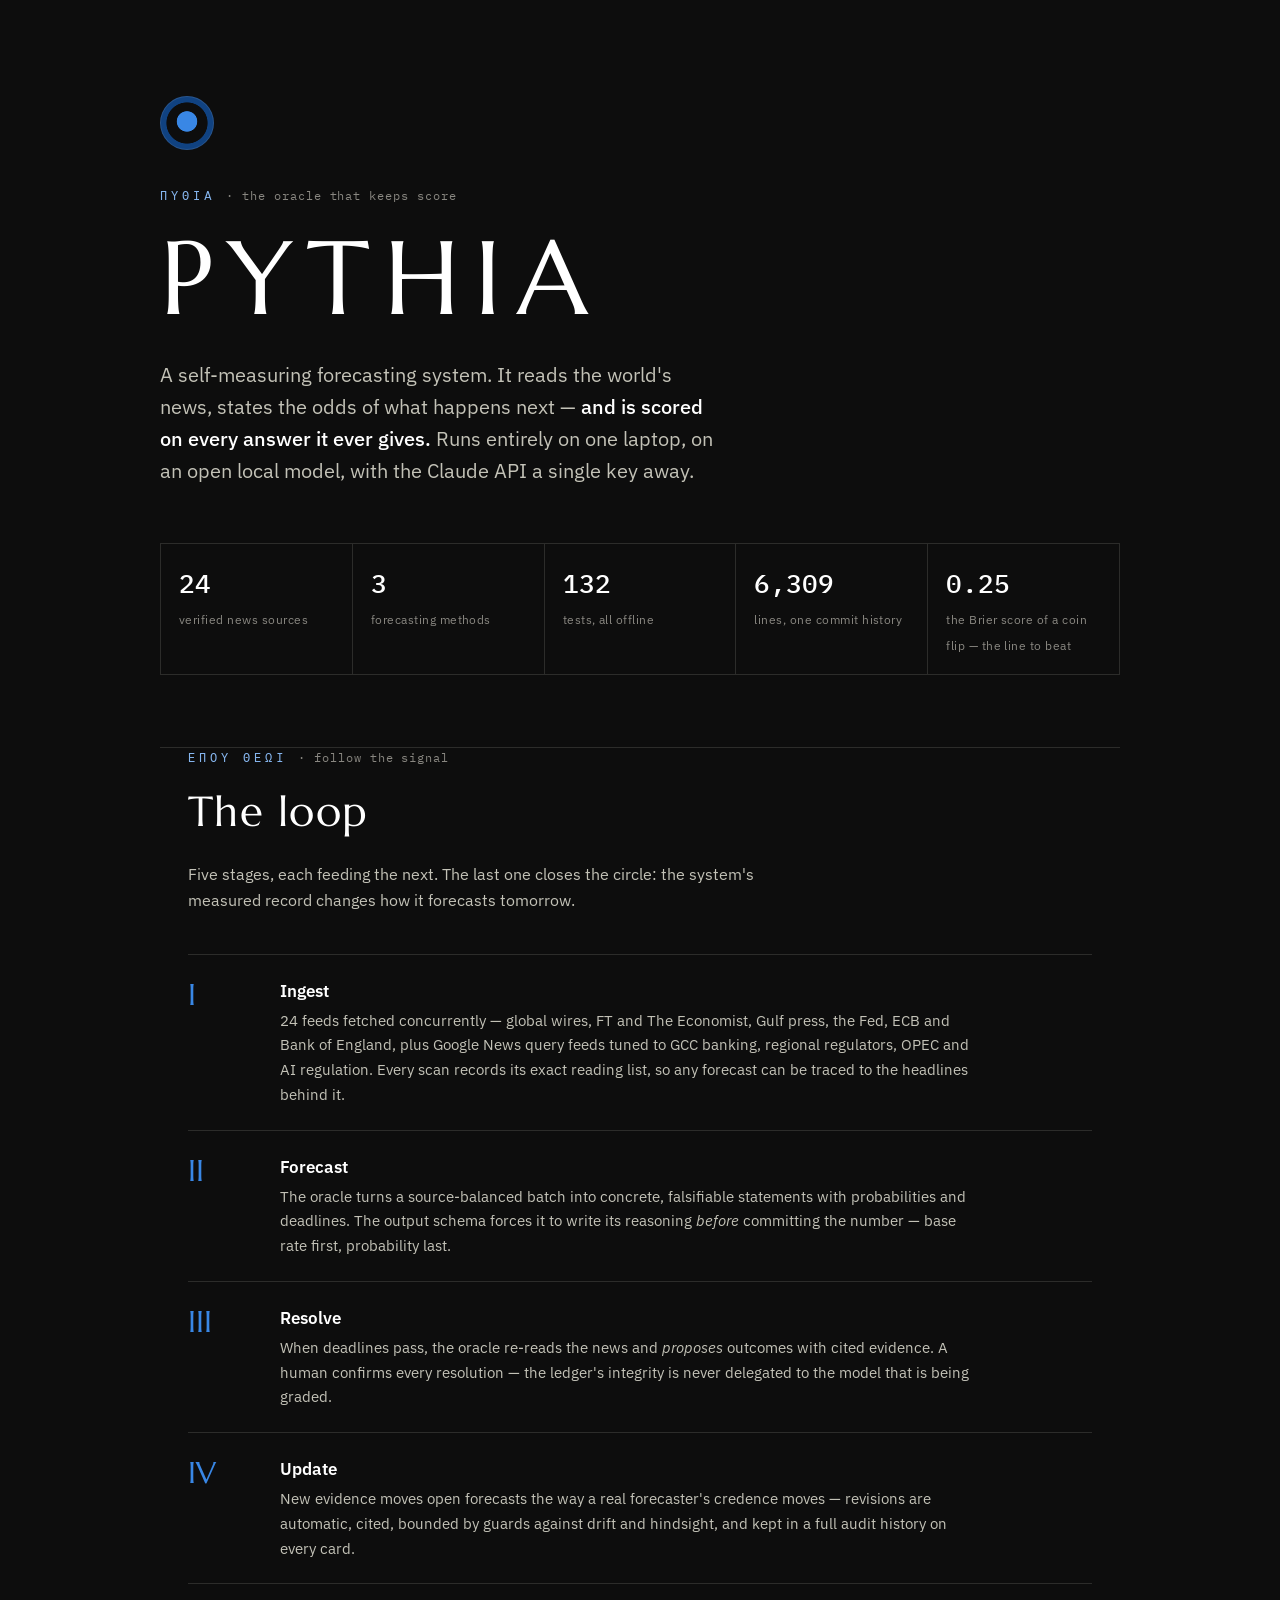
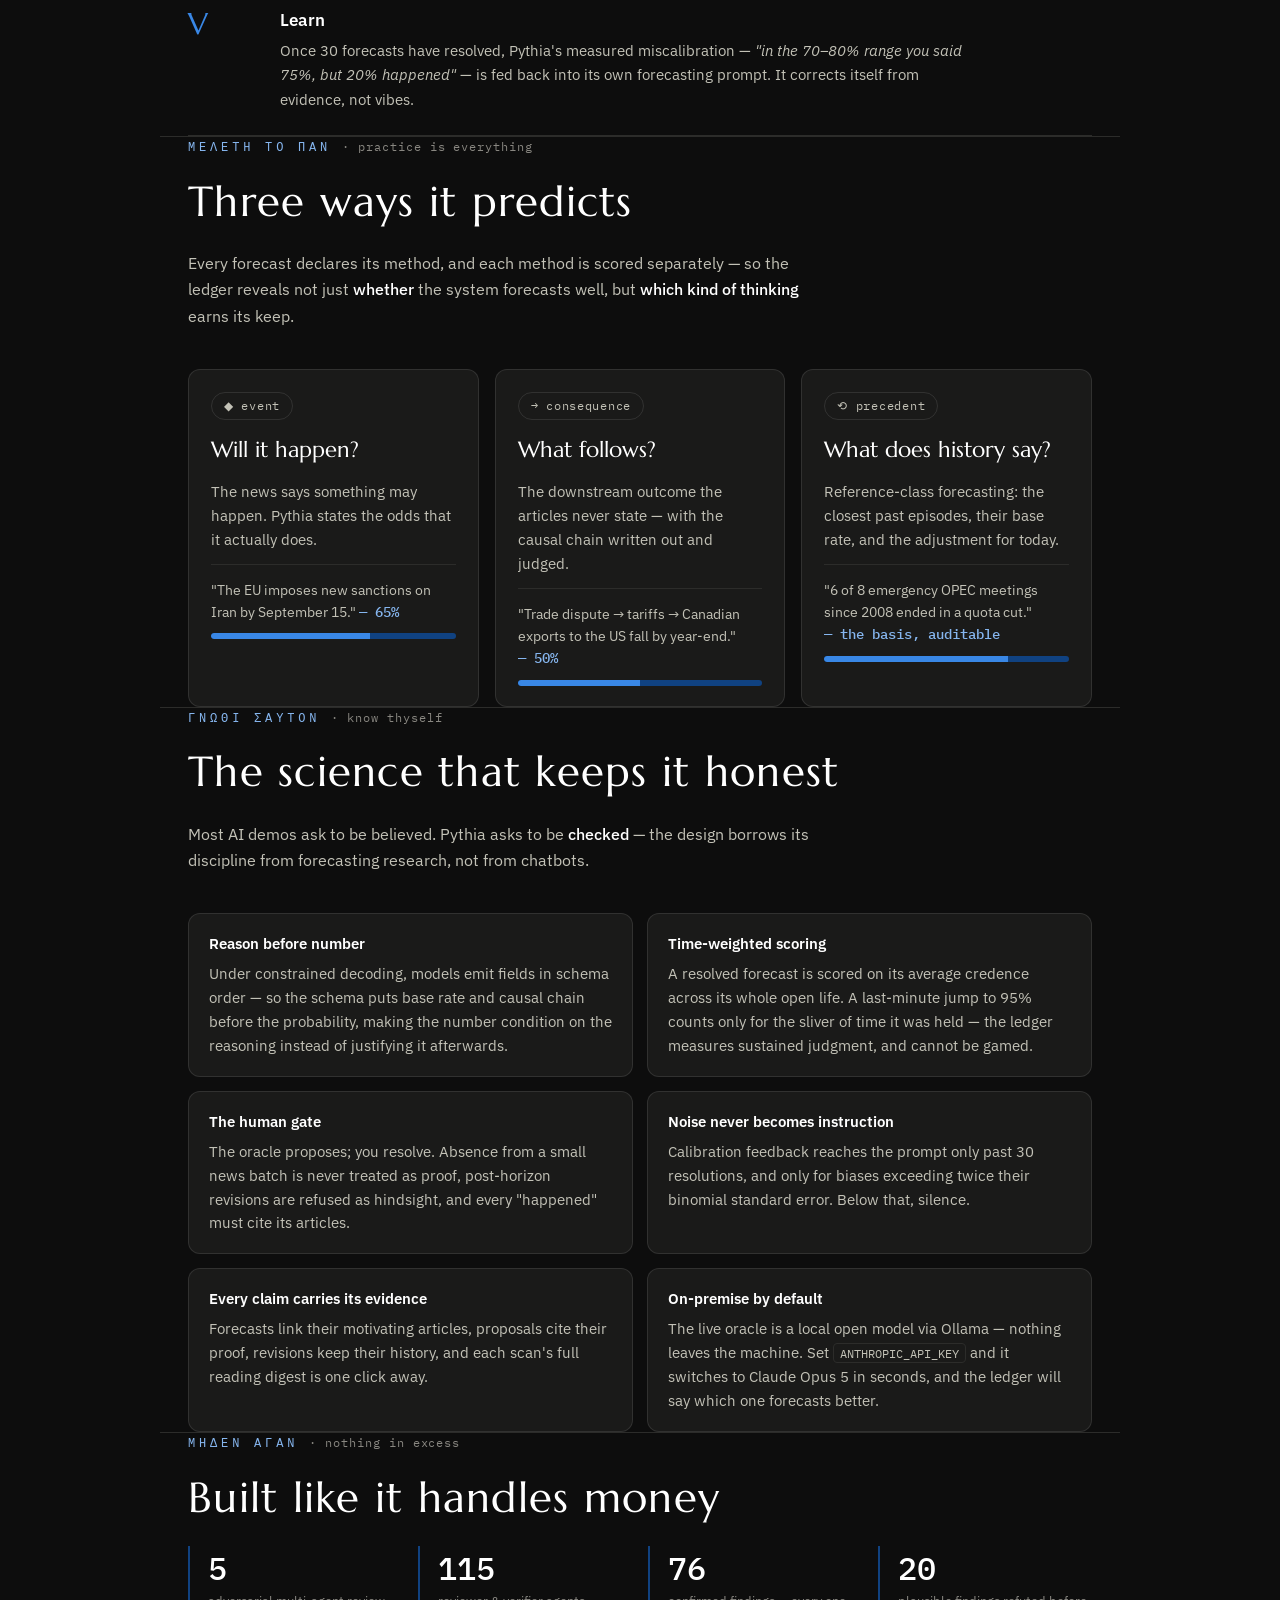
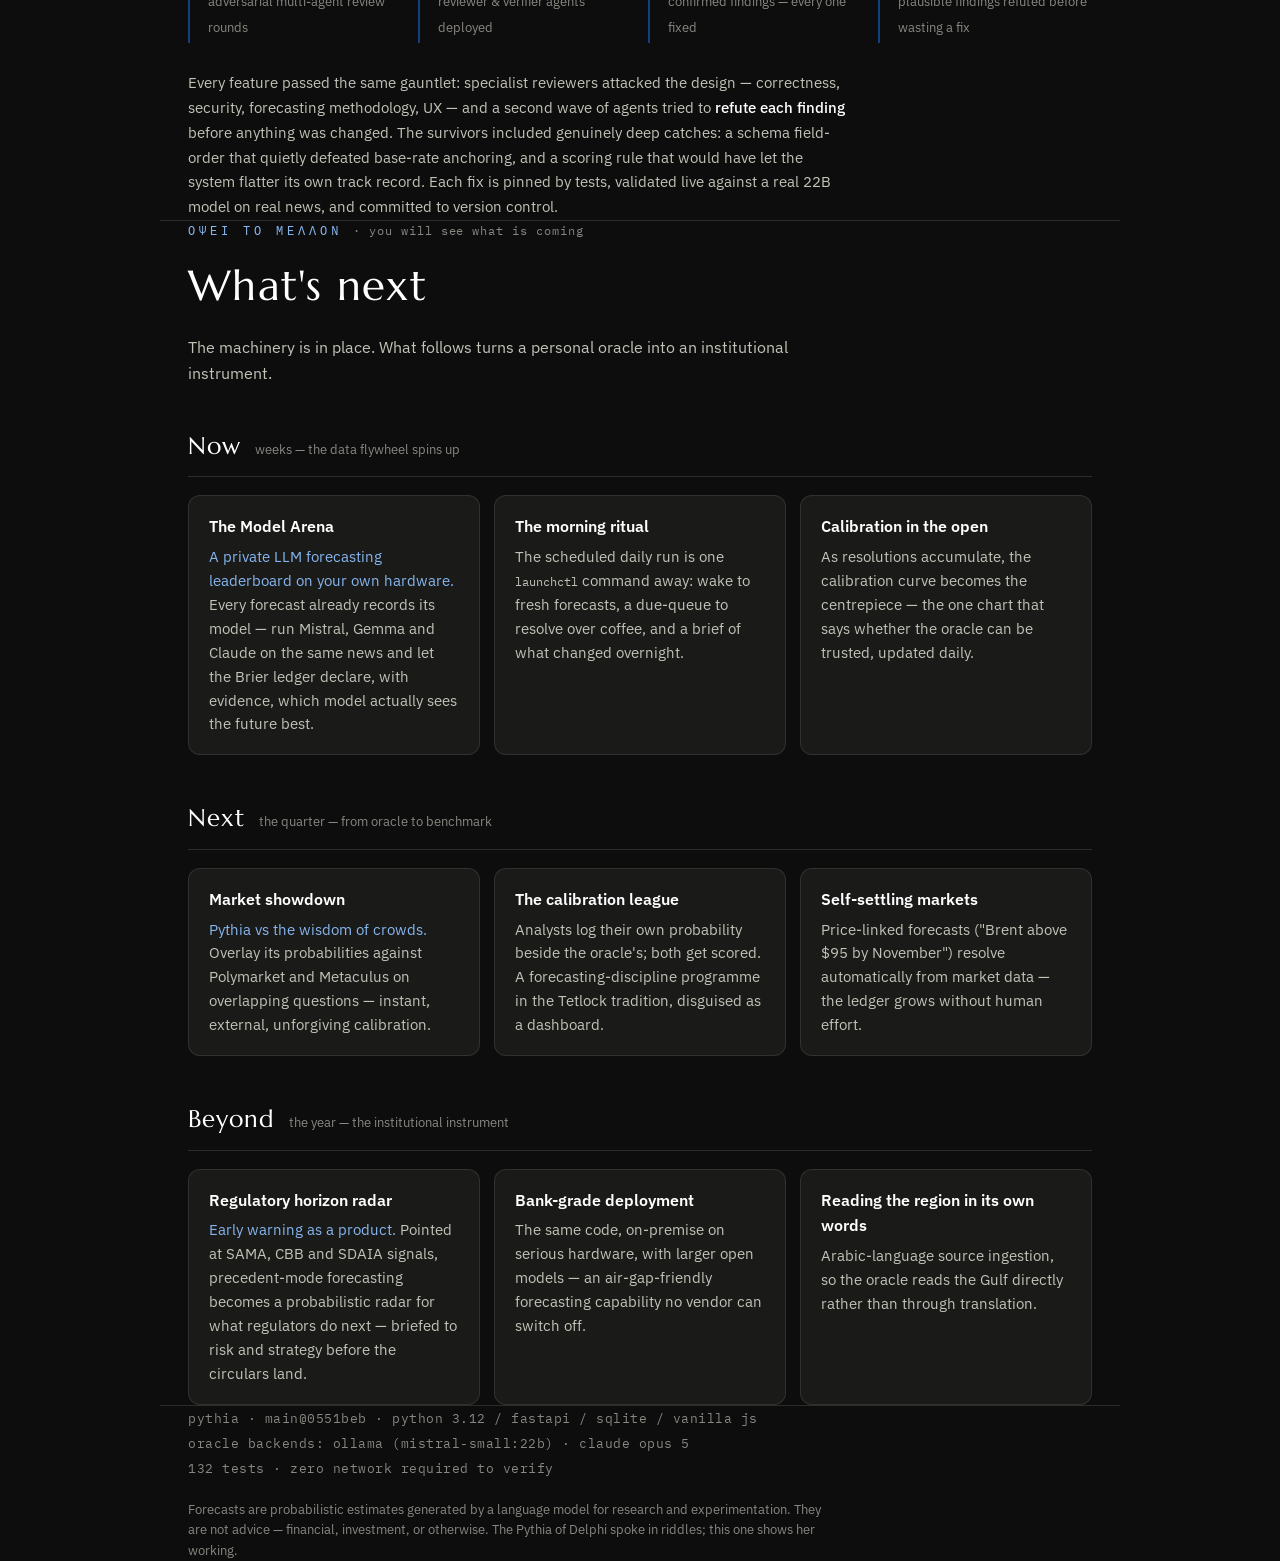
==== docs/index.html @ cf64f67b "Statement hygiene, enforced in code; package for public release The prompt already forbade base-rate" ====
<!doctype html>
<html lang="en">
<head>
<meta charset="utf-8">
<meta name="viewport" content="width=device-width, initial-scale=1">
<title>Pythia</title>
<link rel="stylesheet" href="https://fonts.googleapis.com/css2?family=Marcellus&family=IBM+Plex+Sans:wght@400;500;600&family=IBM+Plex+Mono:wght@400;500&display=swap">
<style>
  :root {
    --page: #0d0d0d;
    --surface: #1a1a19;
    --surface-2: #232322;
    --ink: #ffffff;
    --ink-2: #c3c2b7;
    --muted: #898781;
    --hairline: #2c2c2a;
    --border: rgba(255, 255, 255, 0.10);
    --accent: #3987e5;
    --accent-soft: #86b6ef;
    --accent-deep: #104281;
    --good: #0ca30c;
    --display: "Marcellus", "Times New Roman", Georgia, serif;
    --body: "IBM Plex Sans", system-ui, -apple-system, "Segoe UI", sans-serif;
    --mono: "IBM Plex Mono", ui-monospace, "SF Mono", Menlo, monospace;
  }
  * { box-sizing: border-box; margin: 0; }
  html { scroll-behavior: smooth; }
  body {
    background: var(--page);
    color: var(--ink-2);
    font-family: var(--body);
    font-size: 16px;
    line-height: 1.65;
    -webkit-font-smoothing: antialiased;
  }
  .wrap { max-width: 960px; margin: 0 auto; padding: 0 28px; }

  /* ---------- hero ---------- */
  .hero { padding: 96px 0 72px; border-bottom: 1px solid var(--hairline); }
  .eye {
    width: 54px; height: 54px; border-radius: 50%;
    background:
      radial-gradient(circle at 50% 47%, var(--accent) 0 26%, transparent 28%),
      radial-gradient(circle at 50% 50%, transparent 55%, var(--accent-deep) 57% 100%);
    border: 1px solid var(--border);
    margin-bottom: 36px;
  }
  .maxim {
    font-family: var(--mono);
    font-size: 12px;
    letter-spacing: 0.32em;
    color: var(--accent-soft);
    text-transform: uppercase;
    margin-bottom: 18px;
  }
  .maxim .tr { color: var(--muted); letter-spacing: 0.08em; text-transform: none; }
  h1 {
    font-family: var(--display);
    font-weight: 400;
    font-size: clamp(56px, 9vw, 104px);
    letter-spacing: 0.14em;
    line-height: 1.05;
    color: var(--ink);
    text-wrap: balance;
  }
  .thesis {
    max-width: 34em;
    margin-top: 26px;
    font-size: 20px;
    line-height: 1.6;
    color: var(--ink-2);
    text-wrap: balance;
  }
  .thesis strong { color: var(--ink); font-weight: 500; }

  .stats {
    display: grid;
    grid-template-columns: repeat(auto-fit, minmax(130px, 1fr));
    gap: 1px;
    background: var(--hairline);
    border: 1px solid var(--hairline);
    margin-top: 56px;
  }
  .stat { background: var(--page); padding: 18px 18px 16px; }
  .stat b {
    display: block;
    font-family: var(--mono);
    font-weight: 500;
    font-size: 26px;
    color: var(--ink);
  }
  .stat span { font-size: 12px; color: var(--muted); letter-spacing: 0.04em; }

  /* ---------- sections ---------- */
  section { padding: 72px 0; border-bottom: 1px solid var(--hairline); }
  .eyebrow {
    font-family: var(--mono);
    font-size: 12px;
    letter-spacing: 0.32em;
    text-transform: uppercase;
    color: var(--accent-soft);
    margin-bottom: 10px;
  }
  .eyebrow .tr { color: var(--muted); letter-spacing: 0.08em; text-transform: none; }
  h2 {
    font-family: var(--display);
    font-weight: 400;
    font-size: clamp(30px, 4.4vw, 42px);
    letter-spacing: 0.03em;
    color: var(--ink);
    text-wrap: balance;
    margin-bottom: 14px;
  }
  .lede { max-width: 40em; color: var(--ink-2); margin-bottom: 40px; }
  .lede strong { color: var(--ink); font-weight: 500; }

  /* ---------- the loop ---------- */
  .loop { display: flex; flex-direction: column; gap: 0; }
  .step {
    display: grid;
    grid-template-columns: 72px 1fr;
    gap: 20px;
    padding: 22px 0;
    border-top: 1px solid var(--hairline);
  }
  .step:last-child { border-bottom: 1px solid var(--hairline); }
  .step .n {
    font-family: var(--display);
    font-size: 30px;
    color: var(--accent);
    line-height: 1.2;
  }
  .step h3 { font-size: 17px; font-weight: 600; color: var(--ink); margin-bottom: 4px; }
  .step p { font-size: 15px; max-width: 46em; }
  .step p code, .sci li code {
    font-family: var(--mono); font-size: 0.85em;
    background: var(--surface); border: 1px solid var(--hairline);
    border-radius: 4px; padding: 1px 6px; color: var(--ink-2);
    white-space: nowrap;
  }

  /* ---------- modes ---------- */
  .modes { display: grid; grid-template-columns: repeat(auto-fit, minmax(260px, 1fr)); gap: 16px; }
  .mode {
    background: var(--surface);
    border: 1px solid var(--border);
    border-radius: 12px;
    padding: 22px 22px 20px;
    display: flex; flex-direction: column; gap: 12px;
  }
  .mode .tag {
    align-self: flex-start;
    font-family: var(--mono); font-size: 12px; letter-spacing: 0.06em;
    color: var(--ink-2);
    border: 1px solid var(--border); border-radius: 999px;
    padding: 3px 12px;
  }
  .mode h3 { font-family: var(--display); font-weight: 400; font-size: 22px; color: var(--ink); }
  .mode .q { font-size: 14.5px; min-height: 3.2em; }
  .example {
    border-top: 1px solid var(--hairline);
    padding-top: 14px;
    font-size: 13.5px;
    color: var(--muted);
  }
  .example .fc { color: var(--ink-2); }
  .example .p {
    font-family: var(--mono); font-weight: 500; color: var(--accent-soft);
    white-space: nowrap;
  }
  .meter { height: 6px; border-radius: 3px; background: var(--accent-deep); margin-top: 10px; overflow: hidden; }
  .meter i { display: block; height: 100%; background: var(--accent); border-radius: 3px 0 0 3px; }

  /* ---------- science ---------- */
  .sci { list-style: none; padding: 0; display: grid; grid-template-columns: repeat(auto-fit, minmax(300px, 1fr)); gap: 14px; }
  .sci li {
    background: var(--surface);
    border: 1px solid var(--border);
    border-radius: 12px;
    padding: 18px 20px;
    font-size: 14.5px;
  }
  .sci b { display: block; color: var(--ink); font-weight: 600; font-size: 15px; margin-bottom: 5px; }

  /* ---------- rigor ---------- */
  .rigor { display: grid; grid-template-columns: repeat(auto-fit, minmax(200px, 1fr)); gap: 16px; margin-bottom: 28px; }
  .rig {
    border-left: 2px solid var(--accent-deep);
    padding: 4px 0 4px 18px;
  }
  .rig b {
    display: block; font-family: var(--mono); font-weight: 500;
    font-size: 32px; color: var(--ink); line-height: 1.15;
  }
  .rig span { font-size: 13px; color: var(--muted); }
  .rigor-note { max-width: 44em; font-size: 15px; }
  .rigor-note strong { color: var(--ink); font-weight: 500; }

  /* ---------- roadmap ---------- */
  .horizon { margin-top: 36px; }
  .horizon + .horizon { margin-top: 44px; }
  .hz {
    display: flex; align-items: baseline; gap: 14px;
    border-bottom: 1px solid var(--hairline); padding-bottom: 10px; margin-bottom: 18px;
  }
  .hz h3 { font-family: var(--display); font-weight: 400; font-size: 24px; color: var(--ink); letter-spacing: 0.04em; }
  .hz span { font-size: 13px; color: var(--muted); }
  .plans { display: grid; grid-template-columns: repeat(auto-fit, minmax(280px, 1fr)); gap: 14px; }
  .plan {
    background: var(--surface);
    border: 1px solid var(--border);
    border-radius: 12px;
    padding: 18px 20px;
    font-size: 14.5px;
    transition: border-color 0.25s ease, transform 0.25s ease;
  }
  .plan:hover { border-color: rgba(134, 182, 239, 0.45); transform: translateY(-2px); }
  .plan b { display: block; color: var(--ink); font-weight: 600; font-size: 15.5px; margin-bottom: 5px; }
  .plan .wow { color: var(--accent-soft); }

  /* ---------- footer ---------- */
  footer { padding: 48px 0 72px; }
  footer .sig {
    font-family: var(--mono); font-size: 12.5px; color: var(--muted);
    letter-spacing: 0.04em; line-height: 2;
  }
  footer .disc { margin-top: 18px; font-size: 12.5px; color: var(--muted); max-width: 52em; }

  /* ---------- motion (hidden state only when JS is running) ---------- */
  .js .rev { opacity: 0; transform: translateY(14px); transition: opacity 0.6s ease, transform 0.6s ease; }
  .js .rev.on { opacity: 1; transform: none; }
  @media (prefers-reduced-motion: reduce) {
    html { scroll-behavior: auto; }
    .js .rev { opacity: 1; transform: none; transition: none; }
    .plan { transition: none; }
  }
  @media (max-width: 620px) {
    .hero { padding-top: 64px; }
    .step { grid-template-columns: 44px 1fr; }
  }
</style>
</head>
<body>

<header class="hero wrap">
  <div class="eye" aria-hidden="true"></div>
  <p class="maxim">ΠΥΘΙΑ <span class="tr">· the oracle that keeps score</span></p>
  <h1>PYTHIA</h1>
  <p class="thesis">A self-measuring forecasting system. It reads the world's news,
  states the odds of what happens next — <strong>and is scored on every answer it
  ever gives.</strong> Runs entirely on one laptop, on an open local model, with the
  Claude API a single key away.</p>
  <div class="stats">
    <div class="stat"><b>24</b><span>verified news sources</span></div>
    <div class="stat"><b>3</b><span>forecasting methods</span></div>
    <div class="stat"><b>132</b><span>tests, all offline</span></div>
    <div class="stat"><b>6,309</b><span>lines, one commit history</span></div>
    <div class="stat"><b>0.25</b><span>the Brier score of a coin flip — the line to beat</span></div>
  </div>
</header>

<section class="wrap rev">
  <p class="eyebrow">ΕΠΟΥ ΘΕΩΙ <span class="tr">· follow the signal</span></p>
  <h2>The loop</h2>
  <p class="lede">Five stages, each feeding the next. The last one closes the circle:
  the system's measured record changes how it forecasts tomorrow.</p>
  <div class="loop">
    <div class="step"><div class="n">I</div><div>
      <h3>Ingest</h3>
      <p>24 feeds fetched concurrently — global wires, FT and The Economist, Gulf press,
      the Fed, ECB and Bank of England, plus Google News query feeds tuned to GCC banking,
      regional regulators, OPEC and AI regulation. Every scan records its exact reading
      list, so any forecast can be traced to the headlines behind it.</p>
    </div></div>
    <div class="step"><div class="n">II</div><div>
      <h3>Forecast</h3>
      <p>The oracle turns a source-balanced batch into concrete, falsifiable statements
      with probabilities and deadlines. The output schema forces it to write its
      reasoning <em>before</em> committing the number — base rate first, probability last.</p>
    </div></div>
    <div class="step"><div class="n">III</div><div>
      <h3>Resolve</h3>
      <p>When deadlines pass, the oracle re-reads the news and <em>proposes</em> outcomes
      with cited evidence. A human confirms every resolution — the ledger's integrity is
      never delegated to the model that is being graded.</p>
    </div></div>
    <div class="step"><div class="n">IV</div><div>
      <h3>Update</h3>
      <p>New evidence moves open forecasts the way a real forecaster's credence moves —
      revisions are automatic, cited, bounded by guards against drift and hindsight,
      and kept in a full audit history on every card.</p>
    </div></div>
    <div class="step"><div class="n">V</div><div>
      <h3>Learn</h3>
      <p>Once 30 forecasts have resolved, Pythia's measured miscalibration — <em>"in the
      70–80% range you said 75%, but 20% happened"</em> — is fed back into its own
      forecasting prompt. It corrects itself from evidence, not vibes.</p>
    </div></div>
  </div>
</section>

<section class="wrap rev">
  <p class="eyebrow">ΜΕΛΕΤΗ ΤΟ ΠΑΝ <span class="tr">· practice is everything</span></p>
  <h2>Three ways it predicts</h2>
  <p class="lede">Every forecast declares its method, and each method is scored
  separately — so the ledger reveals not just <strong>whether</strong> the system
  forecasts well, but <strong>which kind of thinking</strong> earns its keep.</p>
  <div class="modes">
    <div class="mode">
      <span class="tag">◆ event</span>
      <h3>Will it happen?</h3>
      <p class="q">The news says something may happen. Pythia states the odds that it
      actually does.</p>
      <div class="example">
        <span class="fc">"The EU imposes new sanctions on Iran by September 15."</span>
        <span class="p"> — 65%</span>
        <div class="meter"><i style="width:65%"></i></div>
      </div>
    </div>
    <div class="mode">
      <span class="tag">→ consequence</span>
      <h3>What follows?</h3>
      <p class="q">The downstream outcome the articles never state — with the causal
      chain written out and judged.</p>
      <div class="example">
        <span class="fc">"Trade dispute → tariffs → Canadian exports to the US fall by year-end."</span>
        <span class="p"> — 50%</span>
        <div class="meter"><i style="width:50%"></i></div>
      </div>
    </div>
    <div class="mode">
      <span class="tag">⟲ precedent</span>
      <h3>What does history say?</h3>
      <p class="q">Reference-class forecasting: the closest past episodes, their base
      rate, and the adjustment for today.</p>
      <div class="example">
        <span class="fc">"6 of 8 emergency OPEC meetings since 2008 ended in a quota cut."</span>
        <span class="p"> — the basis, auditable</span>
        <div class="meter"><i style="width:75%"></i></div>
      </div>
    </div>
  </div>
</section>

<section class="wrap rev">
  <p class="eyebrow">ΓΝΩΘΙ ΣΑΥΤΟΝ <span class="tr">· know thyself</span></p>
  <h2>The science that keeps it honest</h2>
  <p class="lede">Most AI demos ask to be believed. Pythia asks to be <strong>checked</strong> —
  the design borrows its discipline from forecasting research, not from chatbots.</p>
  <ul class="sci">
    <li><b>Reason before number</b>Under constrained decoding, models emit fields in
    schema order — so the schema puts base rate and causal chain before the probability,
    making the number condition on the reasoning instead of justifying it afterwards.</li>
    <li><b>Time-weighted scoring</b>A resolved forecast is scored on its average credence
    across its whole open life. A last-minute jump to 95% counts only for the sliver of
    time it was held — the ledger measures sustained judgment, and cannot be gamed.</li>
    <li><b>The human gate</b>The oracle proposes; you resolve. Absence from a small news
    batch is never treated as proof, post-horizon revisions are refused as hindsight,
    and every "happened" must cite its articles.</li>
    <li><b>Noise never becomes instruction</b>Calibration feedback reaches the prompt
    only past 30 resolutions, and only for biases exceeding twice their binomial
    standard error. Below that, silence.</li>
    <li><b>Every claim carries its evidence</b>Forecasts link their motivating articles,
    proposals cite their proof, revisions keep their history, and each scan's full
    reading digest is one click away.</li>
    <li><b>On-premise by default</b>The live oracle is a local open model via Ollama —
    nothing leaves the machine. Set <code>ANTHROPIC_API_KEY</code> and it switches to
    Claude Opus 5 in seconds, and the ledger will say which one forecasts better.</li>
  </ul>
</section>

<section class="wrap rev">
  <p class="eyebrow">ΜΗΔΕΝ ΑΓΑΝ <span class="tr">· nothing in excess</span></p>
  <h2>Built like it handles money</h2>
  <div class="rigor">
    <div class="rig"><b>5</b><span>adversarial multi-agent review rounds</span></div>
    <div class="rig"><b>115</b><span>reviewer &amp; verifier agents deployed</span></div>
    <div class="rig"><b>76</b><span>confirmed findings — every one fixed</span></div>
    <div class="rig"><b>20</b><span>plausible findings refuted before wasting a fix</span></div>
  </div>
  <p class="rigor-note">Every feature passed the same gauntlet: specialist reviewers
  attacked the design — correctness, security, forecasting methodology, UX — and a
  second wave of agents tried to <strong>refute each finding</strong> before anything
  was changed. The survivors included genuinely deep catches: a schema field-order that
  quietly defeated base-rate anchoring, and a scoring rule that would have let the
  system flatter its own track record. Each fix is pinned by tests, validated live
  against a real 22B model on real news, and committed to version control.</p>
</section>

<section class="wrap rev">
  <p class="eyebrow">ΟΨΕΙ ΤΟ ΜΕΛΛΟΝ <span class="tr">· you will see what is coming</span></p>
  <h2>What's next</h2>
  <p class="lede">The machinery is in place. What follows turns a personal oracle into
  an institutional instrument.</p>

  <div class="horizon">
    <div class="hz"><h3>Now</h3><span>weeks — the data flywheel spins up</span></div>
    <div class="plans">
      <div class="plan"><b>The Model Arena</b><span class="wow">A private LLM forecasting
      leaderboard on your own hardware.</span> Every forecast already records its model —
      run Mistral, Gemma and Claude on the same news and let the Brier ledger declare,
      with evidence, which model actually sees the future best.</div>
      <div class="plan"><b>The morning ritual</b>The scheduled daily run is one
      <code style="font-family:var(--mono);font-size:0.85em">launchctl</code> command away:
      wake to fresh forecasts, a due-queue to resolve over coffee, and a brief of what
      changed overnight.</div>
      <div class="plan"><b>Calibration in the open</b>As resolutions accumulate, the
      calibration curve becomes the centrepiece — the one chart that says whether the
      oracle can be trusted, updated daily.</div>
    </div>
  </div>

  <div class="horizon">
    <div class="hz"><h3>Next</h3><span>the quarter — from oracle to benchmark</span></div>
    <div class="plans">
      <div class="plan"><b>Market showdown</b><span class="wow">Pythia vs the wisdom of
      crowds.</span> Overlay its probabilities against Polymarket and Metaculus on
      overlapping questions — instant, external, unforgiving calibration.</div>
      <div class="plan"><b>The calibration league</b>Analysts log their own probability
      beside the oracle's; both get scored. A forecasting-discipline programme in the
      Tetlock tradition, disguised as a dashboard.</div>
      <div class="plan"><b>Self-settling markets</b>Price-linked forecasts ("Brent above
      $95 by November") resolve automatically from market data — the ledger grows
      without human effort.</div>
    </div>
  </div>

  <div class="horizon">
    <div class="hz"><h3>Beyond</h3><span>the year — the institutional instrument</span></div>
    <div class="plans">
      <div class="plan"><b>Regulatory horizon radar</b><span class="wow">Early warning as
      a product.</span> Pointed at SAMA, CBB and SDAIA signals, precedent-mode forecasting
      becomes a probabilistic radar for what regulators do next — briefed to risk and
      strategy before the circulars land.</div>
      <div class="plan"><b>Bank-grade deployment</b>The same code, on-premise on serious
      hardware, with larger open models — an air-gap-friendly forecasting capability no
      vendor can switch off.</div>
      <div class="plan"><b>Reading the region in its own words</b>Arabic-language source
      ingestion, so the oracle reads the Gulf directly rather than through translation.</div>
    </div>
  </div>
</section>

<footer class="wrap rev">
  <p class="sig">
    pythia · main@0551beb · python 3.12 / fastapi / sqlite / vanilla js<br>
    oracle backends: ollama (mistral-small:22b) · claude opus 5<br>
    132 tests · zero network required to verify
  </p>
  <p class="disc">Forecasts are probabilistic estimates generated by a language model
  for research and experimentation. They are not advice — financial, investment, or
  otherwise. The Pythia of Delphi spoke in riddles; this one shows her working.</p>
</footer>

<script>
  (function () {
    document.documentElement.classList.add("js");
    var reduced = window.matchMedia("(prefers-reduced-motion: reduce)").matches;
    var els = document.querySelectorAll(".rev");
    if (reduced || !("IntersectionObserver" in window)) {
      els.forEach(function (el) { el.classList.add("on"); });
      return;
    }
    var io = new IntersectionObserver(function (entries) {
      entries.forEach(function (e) {
        if (e.isIntersecting) { e.target.classList.add("on"); io.unobserve(e.target); }
      });
    }, { threshold: 0.12 });
    els.forEach(function (el) { io.observe(el); });
  })();
</script>

</body>
</html>
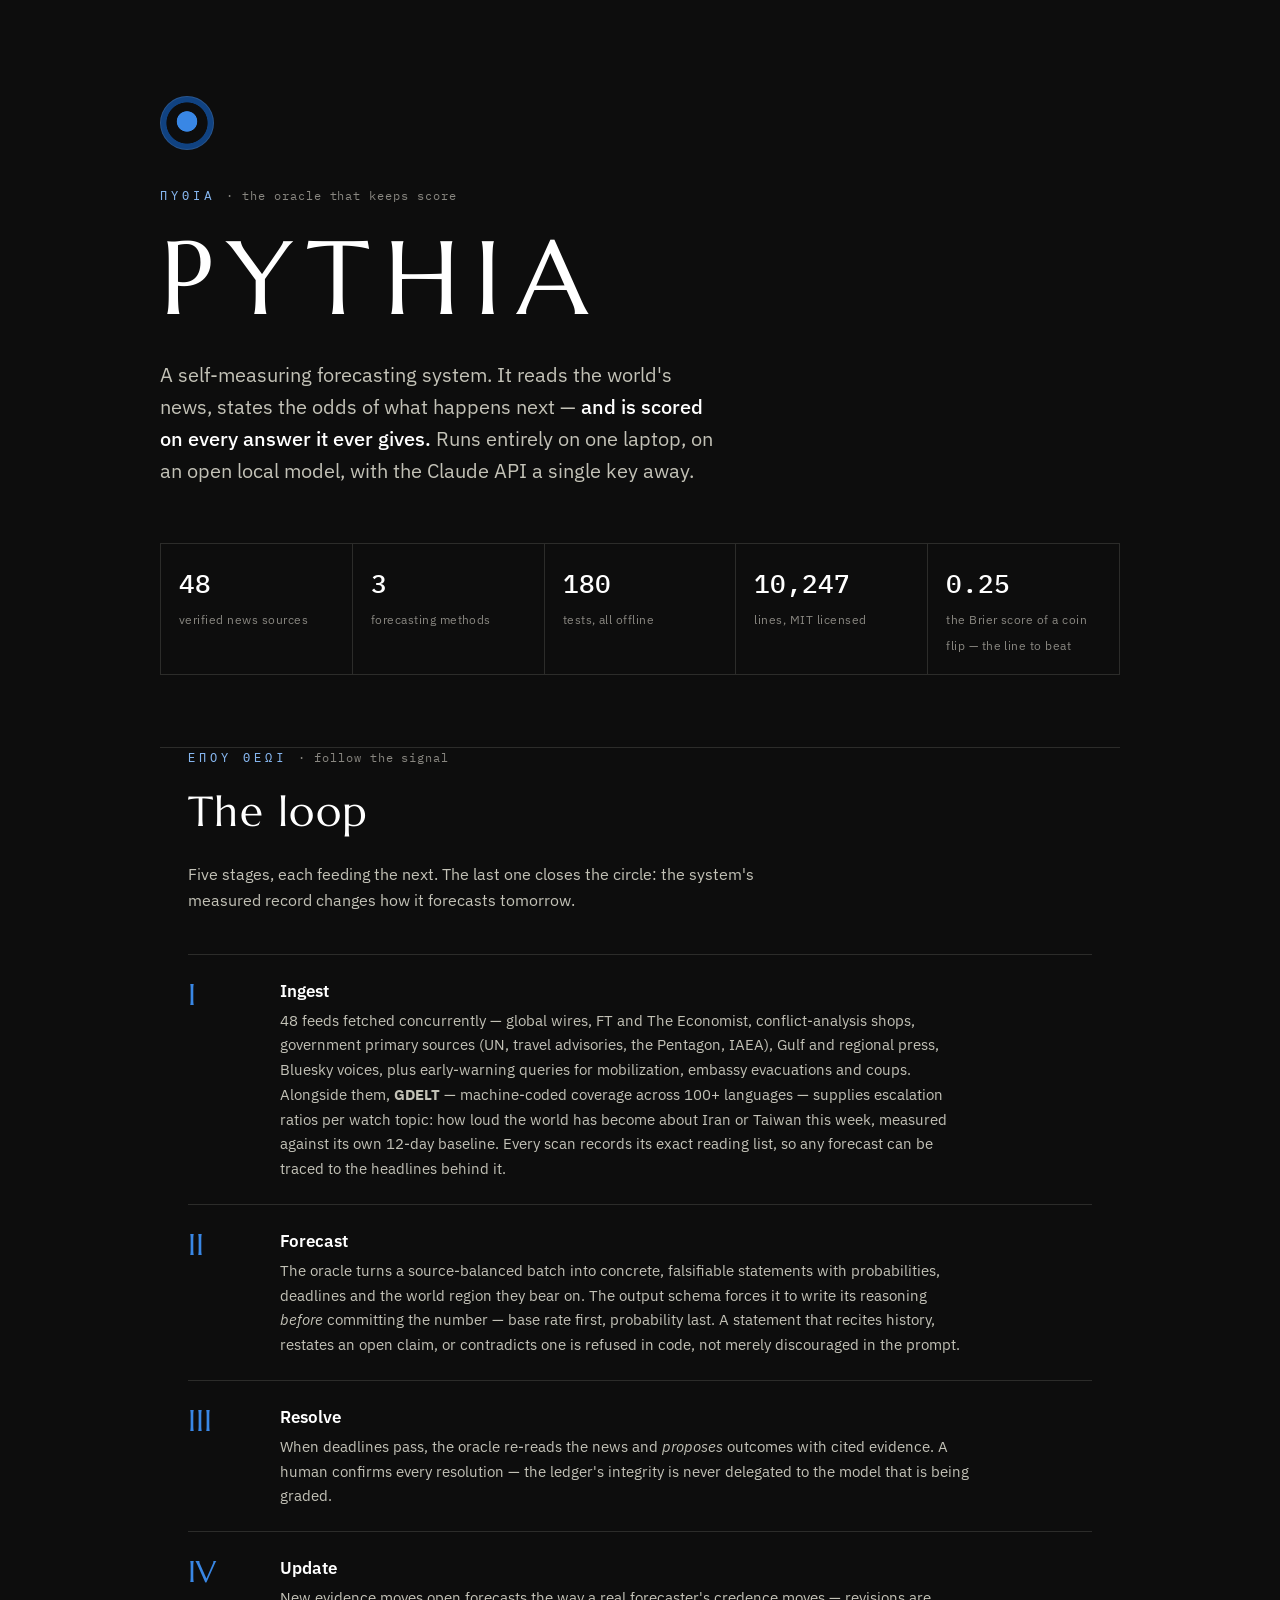
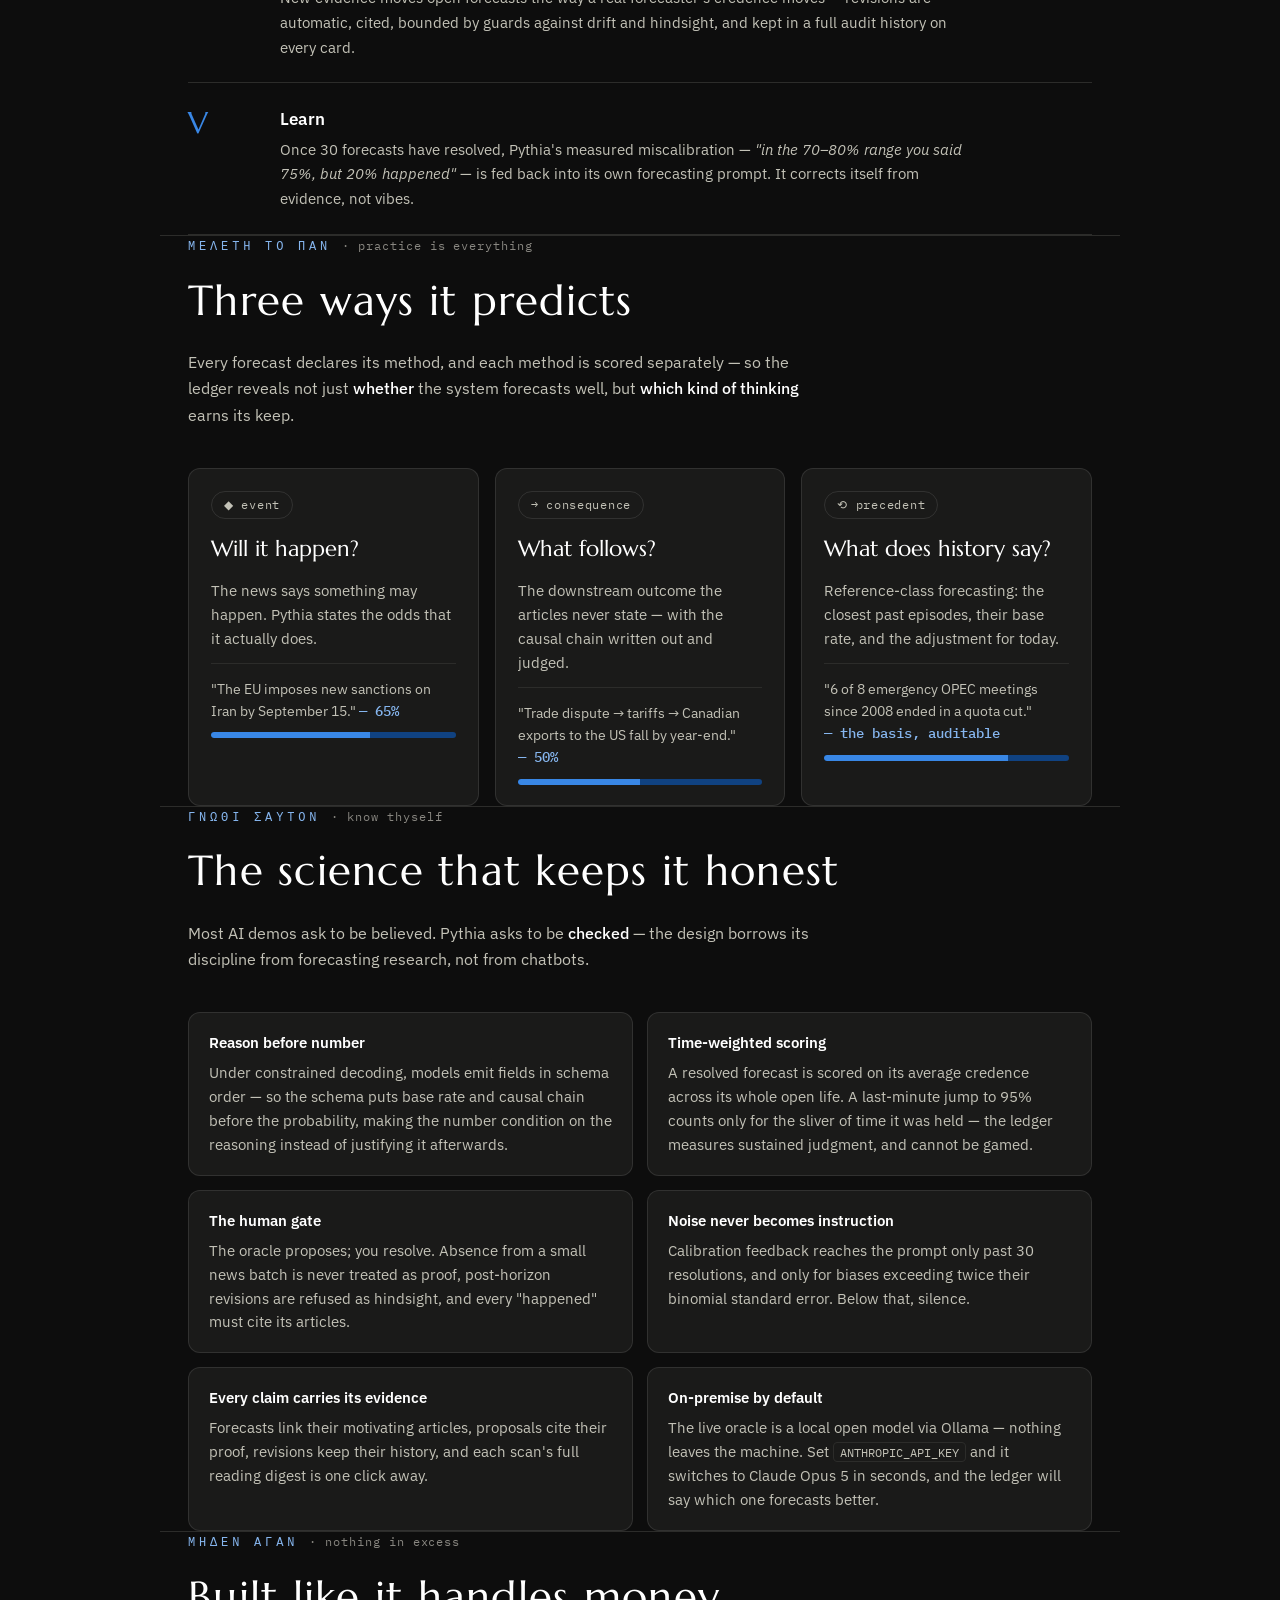
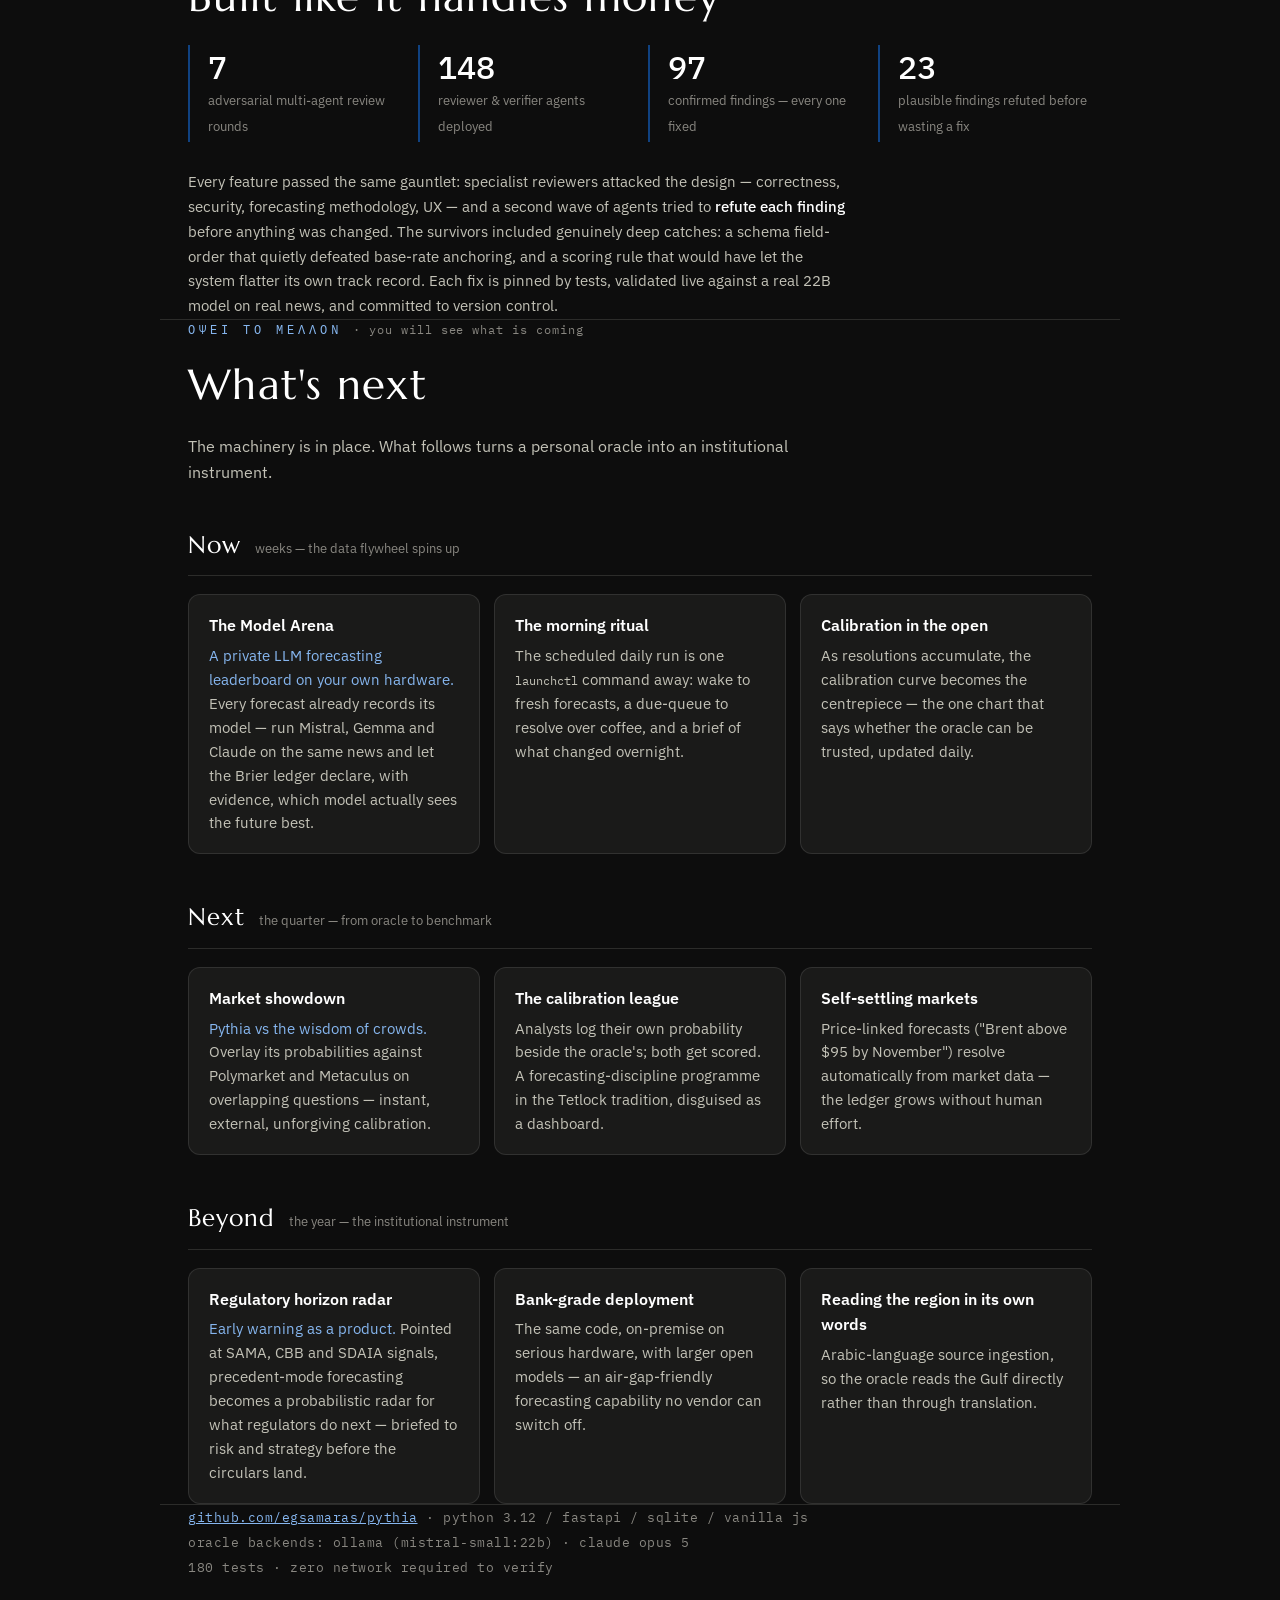
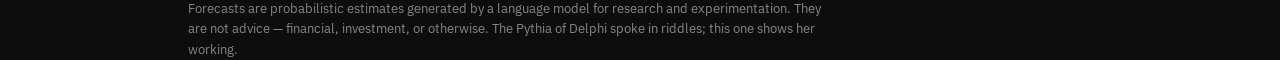
==== commit c18ae516: "Bring the showcase page up to date for publication Figures had drifted behind the code: 24 sources -" ====
--- a/docs/index.html
+++ b/docs/index.html
@@ -251,10 +251,10 @@
   ever gives.</strong> Runs entirely on one laptop, on an open local model, with the
   Claude API a single key away.</p>
   <div class="stats">
-    <div class="stat"><b>24</b><span>verified news sources</span></div>
+    <div class="stat"><b>48</b><span>verified news sources</span></div>
     <div class="stat"><b>3</b><span>forecasting methods</span></div>
-    <div class="stat"><b>132</b><span>tests, all offline</span></div>
-    <div class="stat"><b>6,309</b><span>lines, one commit history</span></div>
+    <div class="stat"><b>180</b><span>tests, all offline</span></div>
+    <div class="stat"><b>10,247</b><span>lines, MIT licensed</span></div>
     <div class="stat"><b>0.25</b><span>the Brier score of a coin flip — the line to beat</span></div>
   </div>
 </header>
@@ -267,16 +267,24 @@
   <div class="loop">
     <div class="step"><div class="n">I</div><div>
       <h3>Ingest</h3>
-      <p>24 feeds fetched concurrently — global wires, FT and The Economist, Gulf press,
-      the Fed, ECB and Bank of England, plus Google News query feeds tuned to GCC banking,
-      regional regulators, OPEC and AI regulation. Every scan records its exact reading
-      list, so any forecast can be traced to the headlines behind it.</p>
+      <p>48 feeds fetched concurrently — global wires, FT and The Economist,
+      conflict-analysis shops, government primary sources (UN, travel advisories,
+      the Pentagon, IAEA), Gulf and regional press, Bluesky voices, plus
+      early-warning queries for mobilization, embassy evacuations and coups.
+      Alongside them, <strong>GDELT</strong> — machine-coded coverage across 100+
+      languages — supplies escalation ratios per watch topic: how loud the world
+      has become about Iran or Taiwan this week, measured against its own 12-day
+      baseline. Every scan records its exact reading list, so any forecast can be
+      traced to the headlines behind it.</p>
     </div></div>
     <div class="step"><div class="n">II</div><div>
       <h3>Forecast</h3>
-      <p>The oracle turns a source-balanced batch into concrete, falsifiable statements
-      with probabilities and deadlines. The output schema forces it to write its
-      reasoning <em>before</em> committing the number — base rate first, probability last.</p>
+      <p>The oracle turns a source-balanced batch into concrete, falsifiable
+      statements with probabilities, deadlines and the world region they bear on.
+      The output schema forces it to write its reasoning <em>before</em> committing
+      the number — base rate first, probability last. A statement that recites
+      history, restates an open claim, or contradicts one is refused in code, not
+      merely discouraged in the prompt.</p>
     </div></div>
     <div class="step"><div class="n">III</div><div>
       <h3>Resolve</h3>
@@ -373,10 +381,10 @@
   <p class="eyebrow">ΜΗΔΕΝ ΑΓΑΝ <span class="tr">· nothing in excess</span></p>
   <h2>Built like it handles money</h2>
   <div class="rigor">
-    <div class="rig"><b>5</b><span>adversarial multi-agent review rounds</span></div>
-    <div class="rig"><b>115</b><span>reviewer &amp; verifier agents deployed</span></div>
-    <div class="rig"><b>76</b><span>confirmed findings — every one fixed</span></div>
-    <div class="rig"><b>20</b><span>plausible findings refuted before wasting a fix</span></div>
+    <div class="rig"><b>7</b><span>adversarial multi-agent review rounds</span></div>
+    <div class="rig"><b>148</b><span>reviewer &amp; verifier agents deployed</span></div>
+    <div class="rig"><b>97</b><span>confirmed findings — every one fixed</span></div>
+    <div class="rig"><b>23</b><span>plausible findings refuted before wasting a fix</span></div>
   </div>
   <p class="rigor-note">Every feature passed the same gauntlet: specialist reviewers
   attacked the design — correctness, security, forecasting methodology, UX — and a
@@ -443,9 +451,9 @@
 
 <footer class="wrap rev">
   <p class="sig">
-    pythia · main@0551beb · python 3.12 / fastapi / sqlite / vanilla js<br>
+    <a href="https://github.com/egsamaras/pythia" style="color:var(--accent-soft)">github.com/egsamaras/pythia</a> · python 3.12 / fastapi / sqlite / vanilla js<br>
     oracle backends: ollama (mistral-small:22b) · claude opus 5<br>
-    132 tests · zero network required to verify
+    180 tests · zero network required to verify
   </p>
   <p class="disc">Forecasts are probabilistic estimates generated by a language model
   for research and experimentation. They are not advice — financial, investment, or
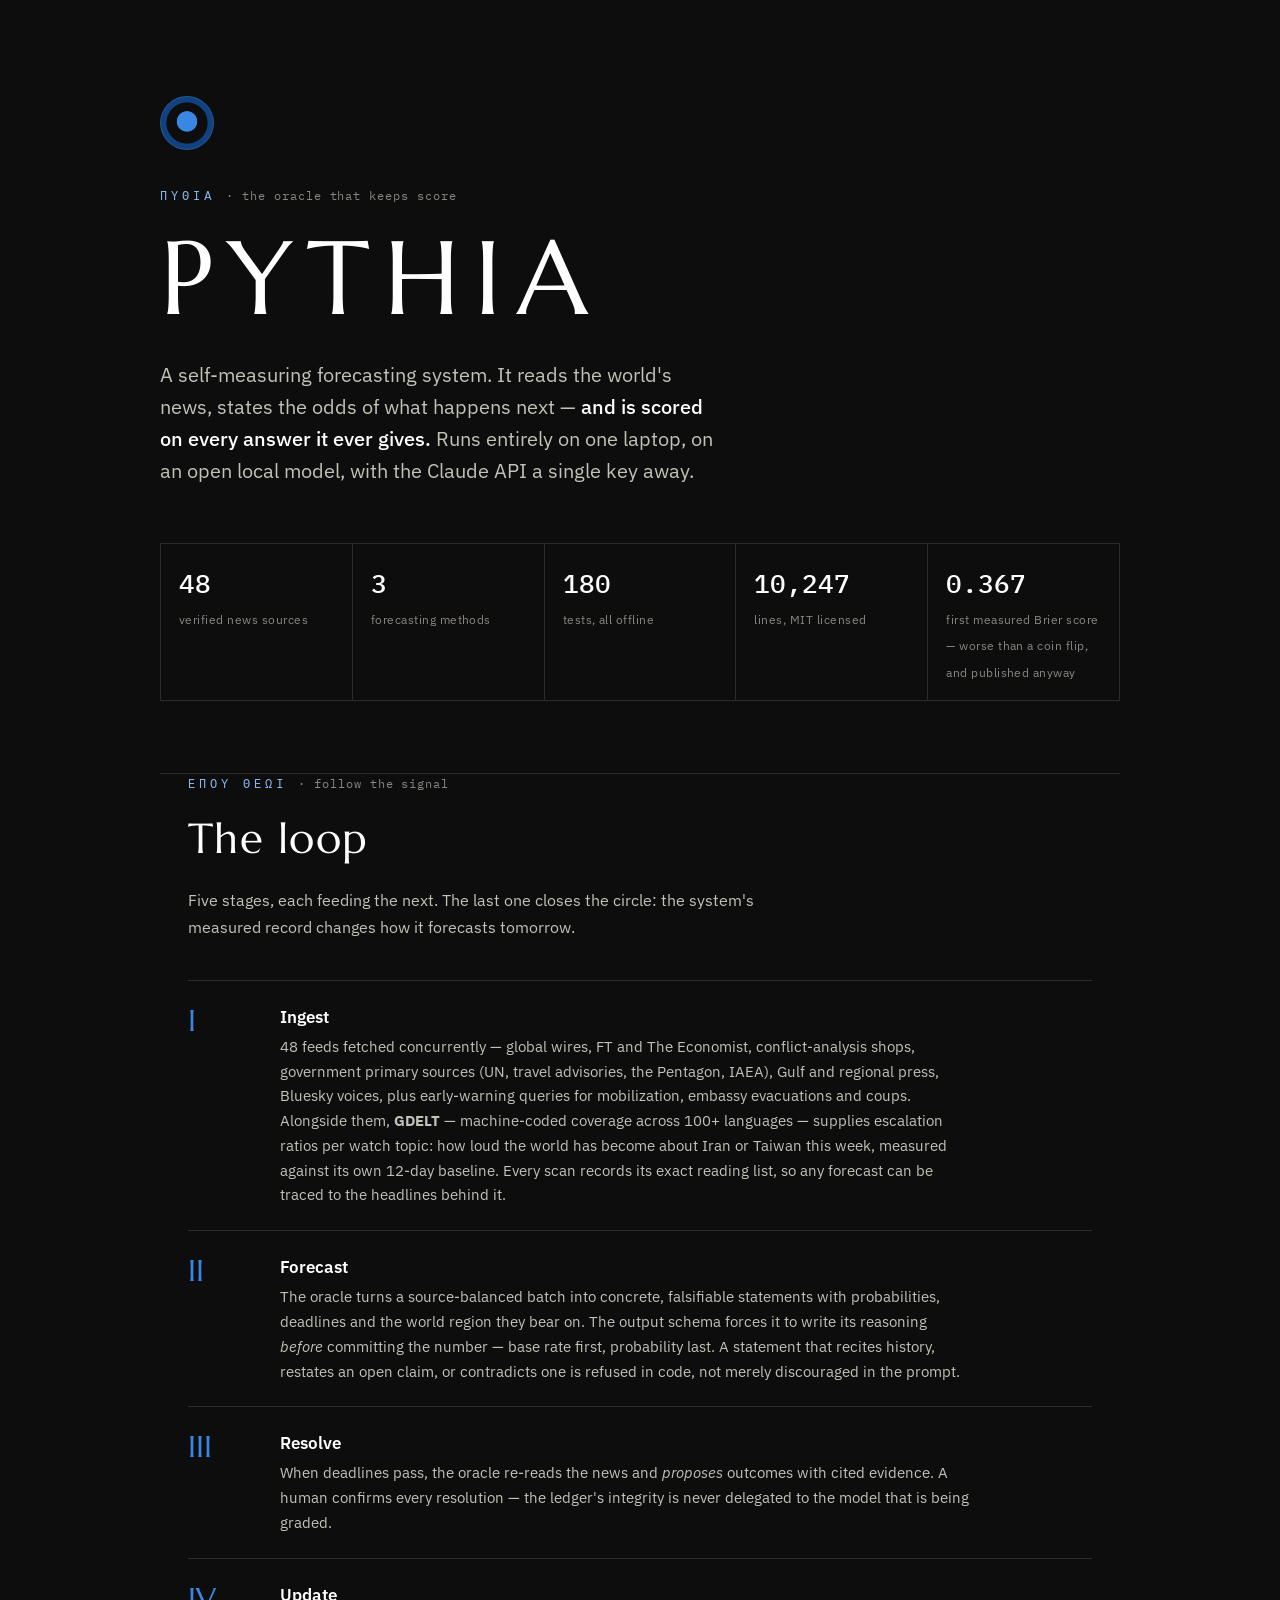
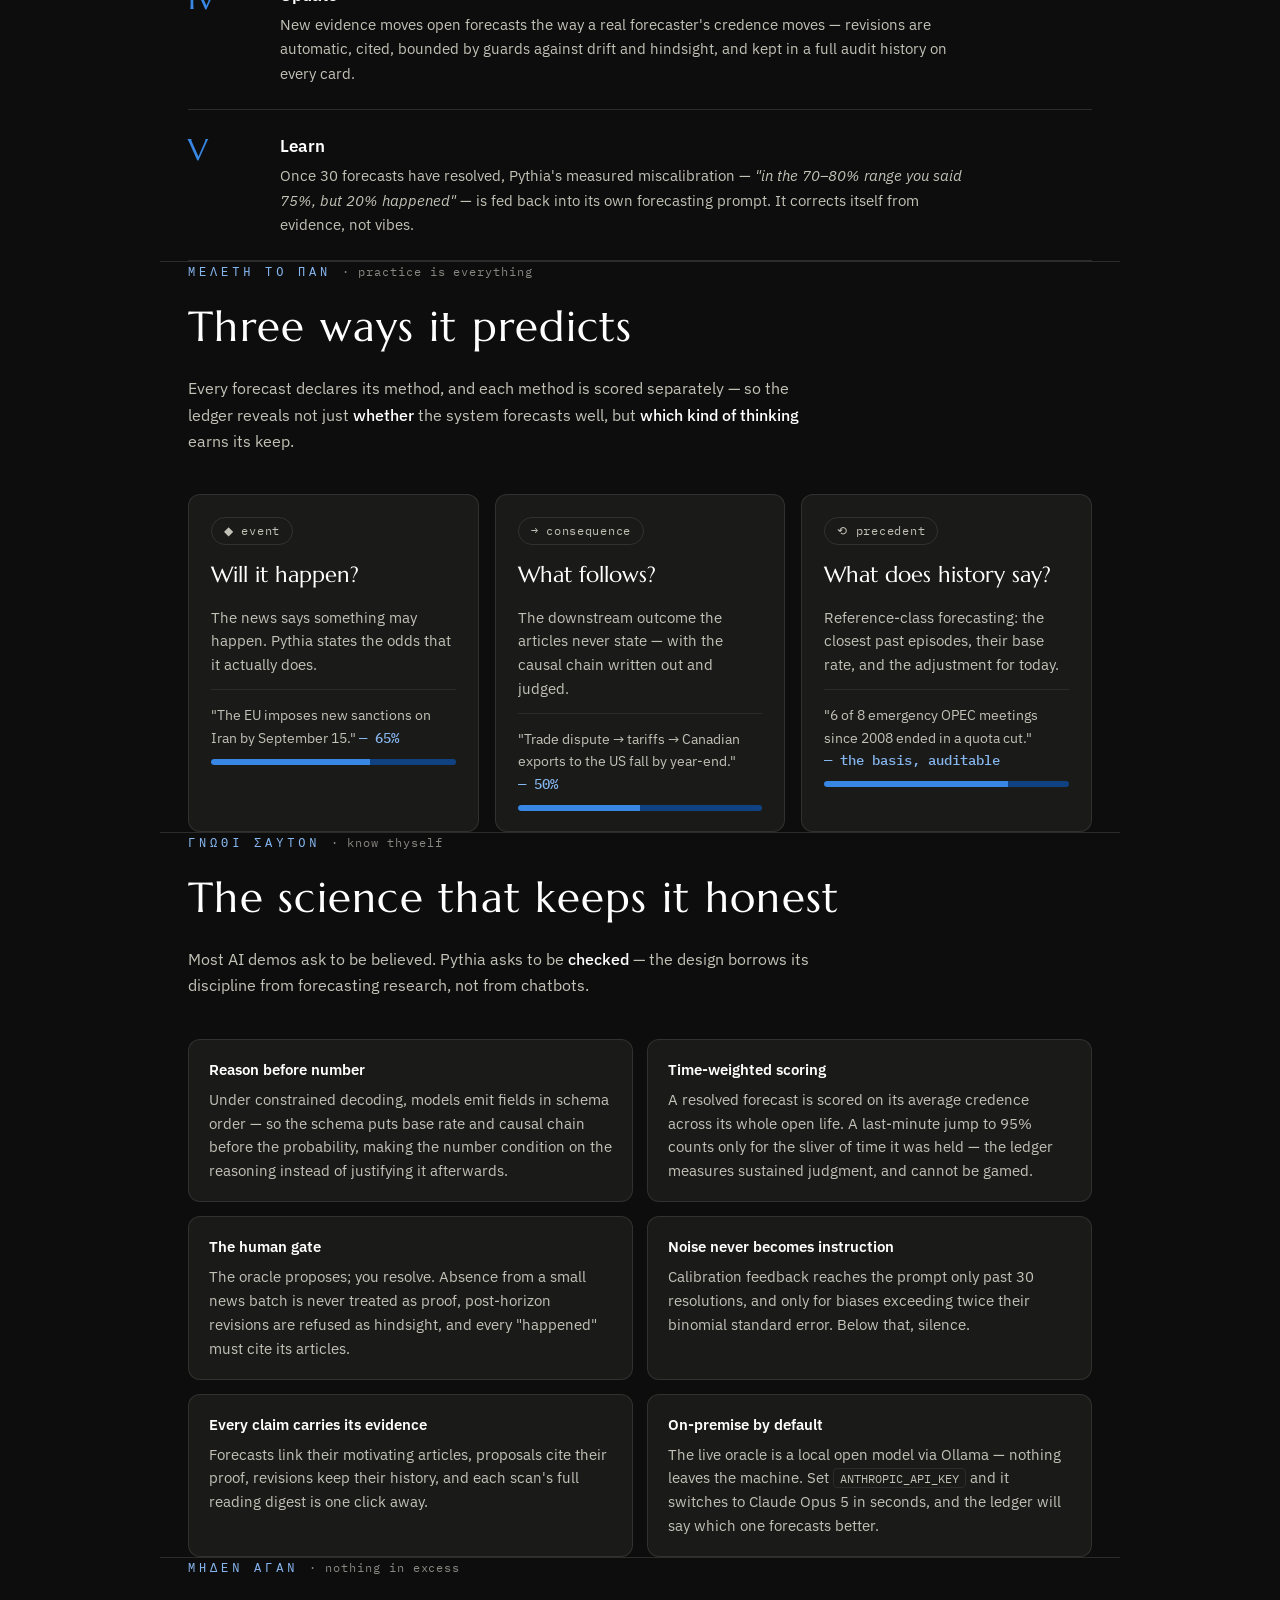
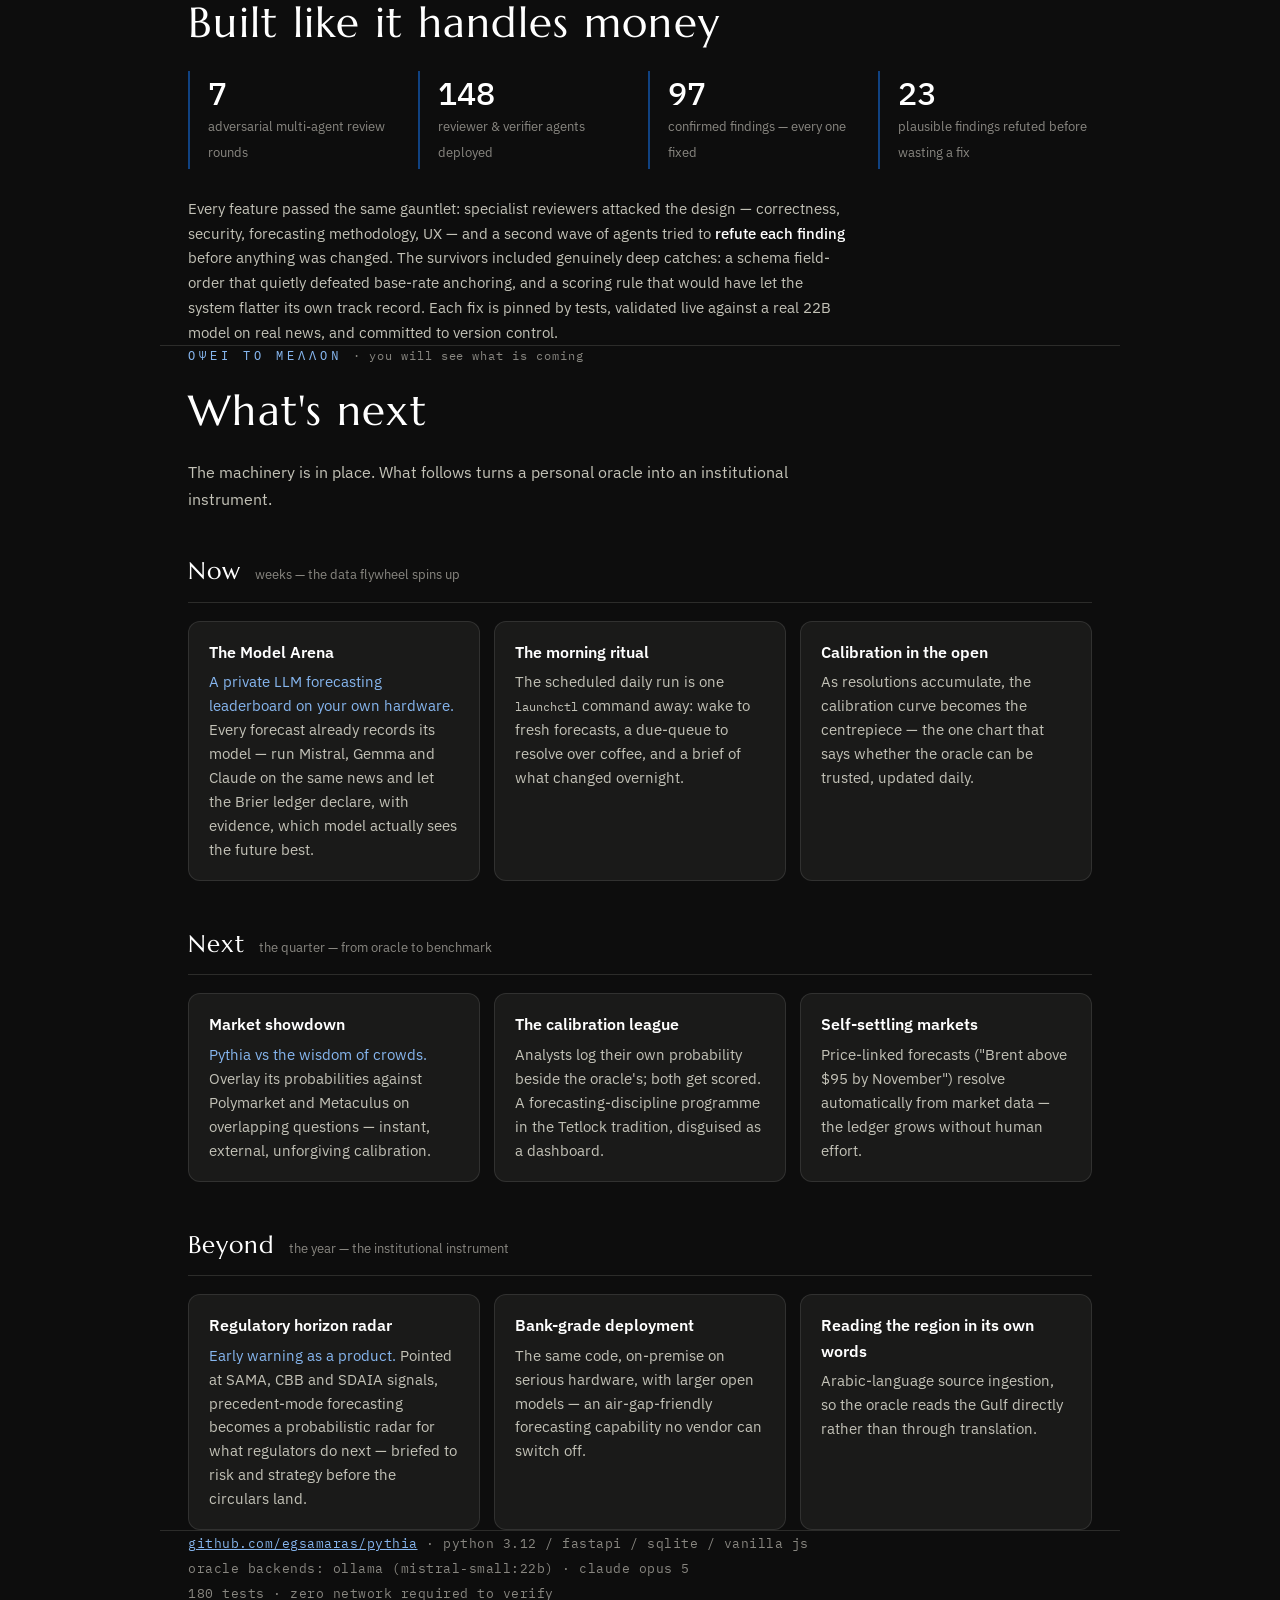
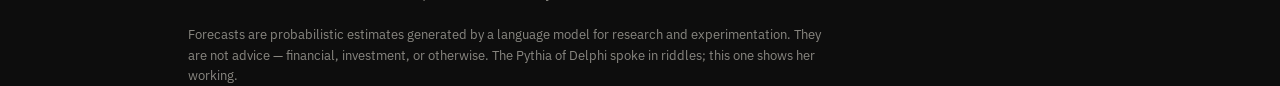
==== commit 706281d0: "Publish the first measured results, and back up the ledger The first four forecasts came due and wer" ====
--- a/docs/index.html
+++ b/docs/index.html
@@ -255,7 +255,7 @@
     <div class="stat"><b>3</b><span>forecasting methods</span></div>
     <div class="stat"><b>180</b><span>tests, all offline</span></div>
     <div class="stat"><b>10,247</b><span>lines, MIT licensed</span></div>
-    <div class="stat"><b>0.25</b><span>the Brier score of a coin flip — the line to beat</span></div>
+    <div class="stat"><b>0.367</b><span>first measured Brier score — worse than a coin flip, and published anyway</span></div>
   </div>
 </header>
 
